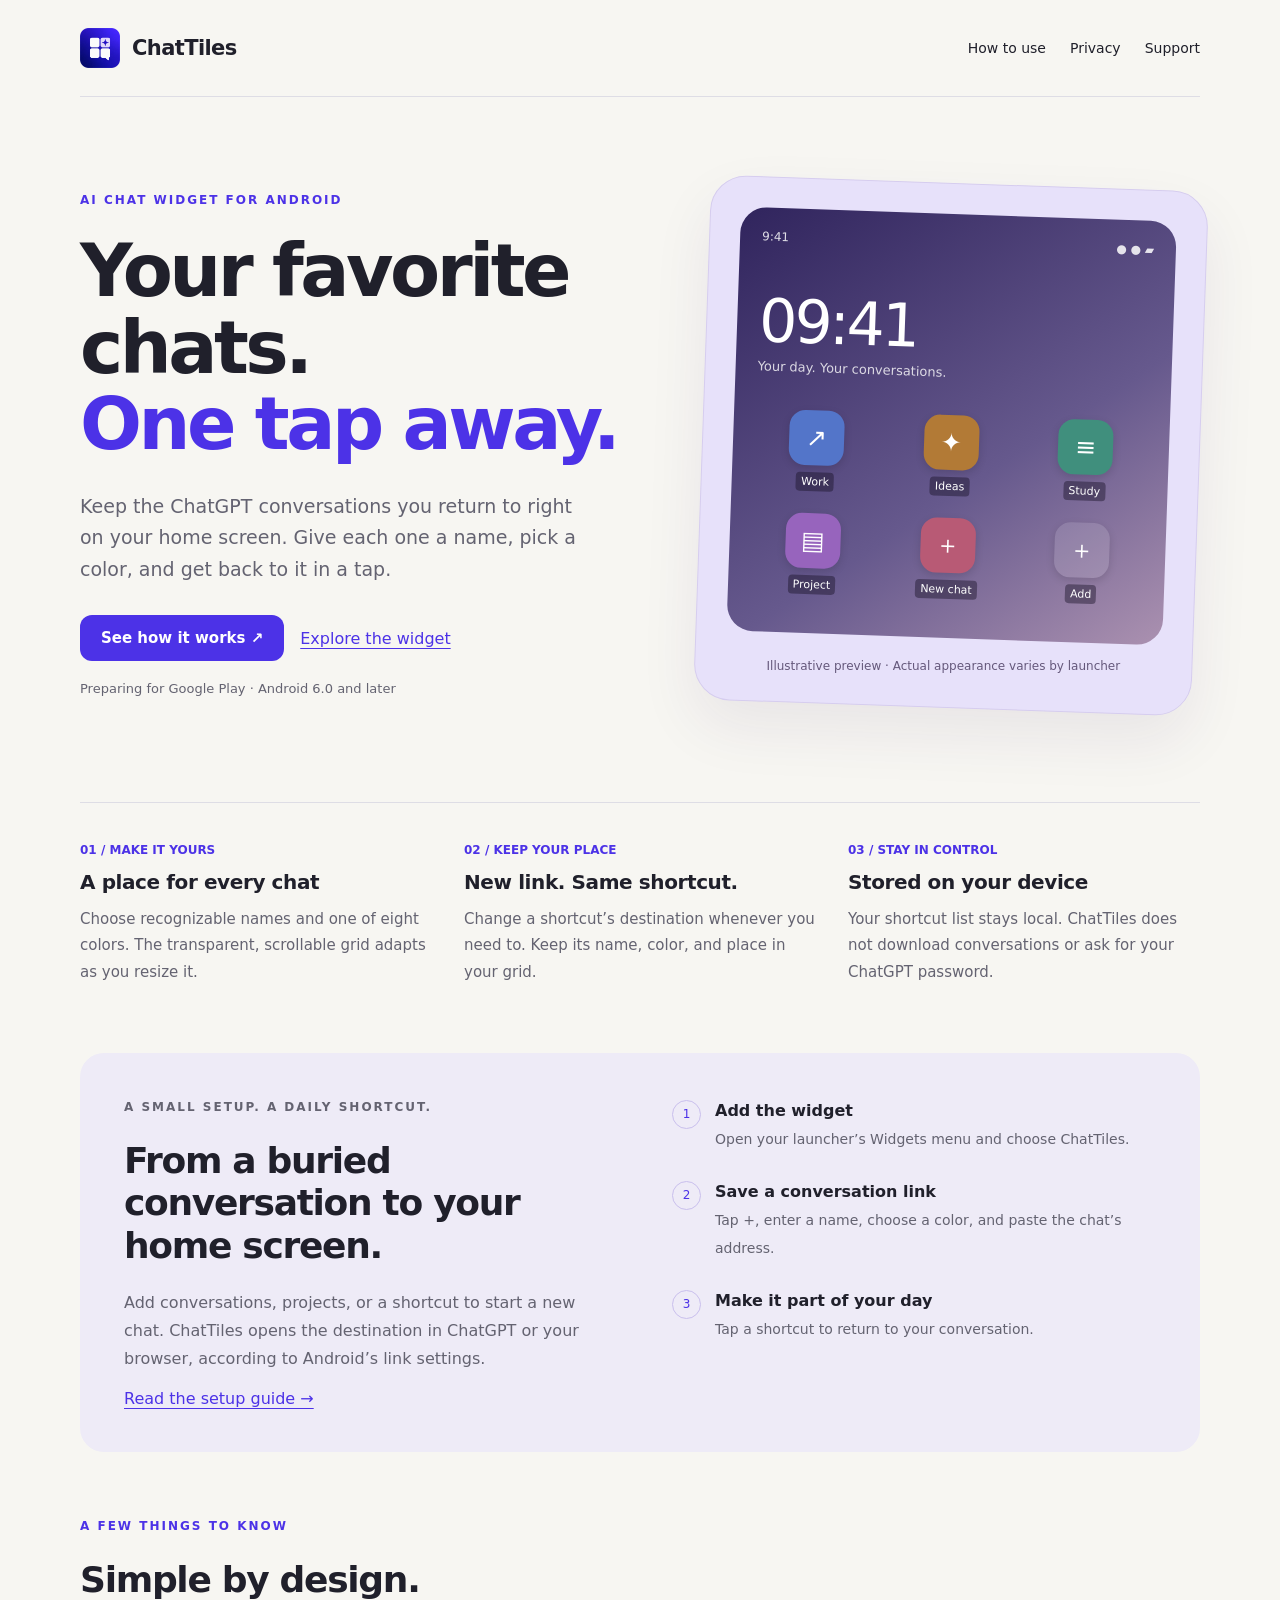
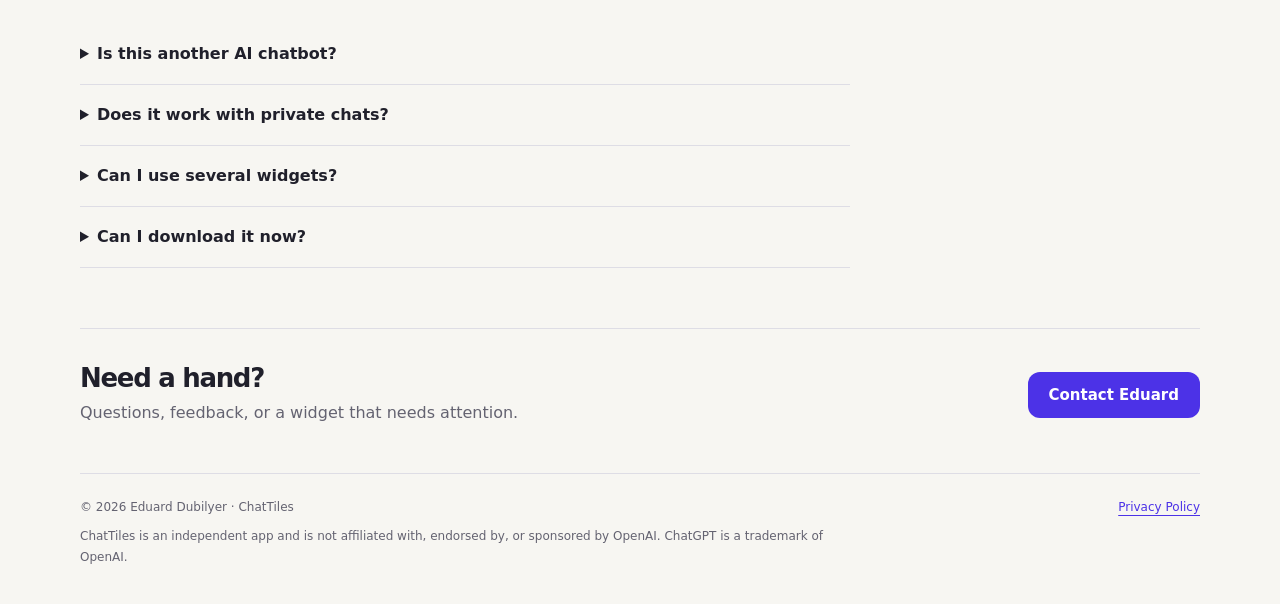
==== index.html @ 1c967d99 "Add ChatTiles website and privacy policy" ====
<!doctype html>
<html lang="en">
<head>
  <meta charset="utf-8"><meta name="viewport" content="width=device-width,initial-scale=1">
  <title>ChatTiles — Your AI chats, one tap away</title>
  <meta name="description" content="Put shortcuts to your ChatGPT conversations and projects on your Android home screen. Personalize names and colors with ChatTiles.">
  <meta name="theme-color" content="#4c32e7">
  <link rel="icon" href="assets/icon.png"><link rel="stylesheet" href="styles.css">
</head>
<body>
<a class="skip" href="#main">Skip to content</a>
<header><a class="brand" href="./"><img src="assets/icon.png" alt="" width="40" height="40">ChatTiles</a><nav aria-label="Main navigation"><a href="guide/">How to use</a><a href="privacy/">Privacy</a><a href="mailto:edaorik@gmail.com">Support</a></nav></header>
<main id="main">
  <section class="hero" aria-labelledby="hero-title">
    <div><p class="eyebrow">AI chat widget for Android</p><h1 id="hero-title">Your favorite chats.<br><span>One tap away.</span></h1><p class="intro">Keep the ChatGPT conversations you return to right on your home screen. Give each one a name, pick a color, and get back to it in a tap.</p><div class="actions"><a class="button" href="guide/">See how it works <span aria-hidden="true">&nbsp;↗</span></a><a href="#features">Explore the widget</a></div><p class="status">Preparing for Google Play · Android 6.0 and later</p></div>
    <div class="demo" role="img" aria-label="Illustration of an Android home screen with a ChatTiles widget. Example shortcuts: Work, Ideas, Study, Project, New chat and Add.">
      <div class="phone"><div class="phone-top"><span>9:41</span><span aria-hidden="true">● ● ▰</span></div><div class="phone-time">09:41</div><p class="phone-date">Your day. Your conversations.</p><div class="widget-grid"><div class="tile"><div class="tile-icon" style="--tile:#5375c9">↗</div><span class="tile-label">Work</span></div><div class="tile"><div class="tile-icon" style="--tile:#b27a36">✦</div><span class="tile-label">Ideas</span></div><div class="tile"><div class="tile-icon" style="--tile:#408f7d">≡</div><span class="tile-label">Study</span></div><div class="tile"><div class="tile-icon" style="--tile:#9764bd">▤</div><span class="tile-label">Project</span></div><div class="tile"><div class="tile-icon" style="--tile:#b85a75">＋</div><span class="tile-label">New chat</span></div><div class="tile"><div class="tile-icon" style="--tile:#ffffff20">＋</div><span class="tile-label">Add</span></div></div></div><p class="demo-caption">Illustrative preview · Actual appearance varies by launcher</p>
    </div>
  </section>
  <section class="benefits" id="features" aria-label="Widget features"><div><span class="number">01 / MAKE IT YOURS</span><h3>A place for every chat</h3><p>Choose recognizable names and one of eight colors. The transparent, scrollable grid adapts as you resize it.</p></div><div><span class="number">02 / KEEP YOUR PLACE</span><h3>New link. Same shortcut.</h3><p>Change a shortcut’s destination whenever you need to. Keep its name, color, and place in your grid.</p></div><div><span class="number">03 / STAY IN CONTROL</span><h3>Stored on your device</h3><p>Your shortcut list stays local. ChatTiles does not download conversations or ask for your ChatGPT password.</p></div></section>
  <section class="how"><div><p class="eyebrow">A small setup. A daily shortcut.</p><h2>From a buried conversation to your home screen.</h2><p>Add conversations, projects, or a shortcut to start a new chat. ChatTiles opens the destination in ChatGPT or your browser, according to Android’s link settings.</p><a href="guide/">Read the setup guide →</a></div><ol class="steps"><li><strong>Add the widget</strong><span>Open your launcher’s Widgets menu and choose ChatTiles.</span></li><li><strong>Save a conversation link</strong><span>Tap +, enter a name, choose a color, and paste the chat’s address.</span></li><li><strong>Make it part of your day</strong><span>Tap a shortcut to return to your conversation.</span></li></ol></section>
  <section class="faq" aria-labelledby="faq-title"><p class="eyebrow">A few things to know</p><h2 id="faq-title">Simple by design.</h2><details><summary>Is this another AI chatbot?</summary><p>No. ChatTiles is a shortcut widget for conversations and projects in ChatGPT. It does not generate answers or include an AI subscription.</p></details><details><summary>Does it work with private chats?</summary><p>You can save a private conversation’s browser address. Opening it still requires access to the correct ChatGPT account. Adding a shortcut does not publish or share the conversation.</p></details><details><summary>Can I use several widgets?</summary><p>Yes. All current widget instances display the same saved list. Resize each instance to suit your home screen.</p></details><details><summary>Can I download it now?</summary><p>ChatTiles is being prepared for Google Play. The download link will appear here after it becomes available. For testing enquiries, <a href="mailto:edaorik@gmail.com">contact the developer</a>.</p></details></section>
  <section class="support"><div><h2>Need a hand?</h2><p>Questions, feedback, or a widget that needs attention.</p></div><a class="button" href="mailto:edaorik@gmail.com">Contact Eduard</a></section>
</main>
<footer><div class="footer-row"><span>© 2026 Eduard Dubilyer · ChatTiles</span><a href="privacy/">Privacy Policy</a></div><p>ChatTiles is an independent app and is not affiliated with, endorsed by, or sponsored by OpenAI. ChatGPT is a trademark of OpenAI.</p></footer>
</body></html>
---- styles.css ----
:root{--paper:#f7f6f2;--ink:#20202b;--muted:#646371;--purple:#4c32e7;--line:#dedde5;--soft:#eeebff;font-family:ui-sans-serif,system-ui,-apple-system,BlinkMacSystemFont,"Segoe UI",sans-serif;color:var(--ink);background:var(--paper);font-synthesis:none}
*{box-sizing:border-box}html{scroll-behavior:smooth;scroll-padding-top:24px}body{margin:0}a{color:var(--purple);text-underline-offset:4px}a:hover{color:#2d189e}a:focus-visible,summary:focus-visible{outline:3px solid #7b65ef;outline-offset:5px}header,main,footer{width:min(1120px,calc(100% - 48px));margin:auto}header{display:flex;align-items:center;justify-content:space-between;gap:24px;padding:28px 0;border-bottom:1px solid var(--line)}.brand{display:flex;align-items:center;gap:12px;font-size:21px;font-weight:750;letter-spacing:-.6px;color:var(--ink);text-decoration:none}.brand img{width:40px;height:40px}nav{display:flex;gap:24px;align-items:center}nav a{font-size:14px;color:var(--ink);text-decoration:none}nav a[aria-current=page]{color:var(--purple)}.hero{display:grid;grid-template-columns:1.12fr 1fr;gap:64px;align-items:center;padding:86px 0 94px}.eyebrow{font-size:12px;font-weight:750;text-transform:uppercase;letter-spacing:2px;color:var(--purple);margin:0 0 22px}h1{font-size:clamp(46px,5.7vw,76px);font-weight:700;line-height:1.05;letter-spacing:-3.5px;margin:0 0 28px}h1 span{color:var(--purple)}.intro{font-size:19px;line-height:1.65;color:var(--muted);max-width:520px;margin:0 0 30px}.actions{display:flex;align-items:center;gap:16px;flex-wrap:wrap}.button{display:inline-flex;padding:14px 21px;border-radius:12px;background:var(--purple);color:white;font-size:15px;font-weight:650;text-decoration:none}.button:hover{background:#3820bd;color:white}.status{font-size:13px;color:var(--muted);margin:17px 0 0}.demo{background:#e7e1fa;border:1px solid #d6cdef;border-radius:36px;padding:30px;transform:rotate(2deg);box-shadow:0 26px 60px #31216113}.phone{min-height:424px;border-radius:26px;background:linear-gradient(145deg,#30245d,#66598d 60%,#ab91b0);color:white;padding:22px}.phone-top{display:flex;justify-content:space-between;font-size:12px;opacity:.85}.phone-time{font-size:60px;font-weight:300;letter-spacing:-3px;margin-top:42px}.phone-date{font-size:13px;opacity:.8;margin:0 0 30px}.widget-grid{display:grid;grid-template-columns:repeat(3,1fr);gap:22px 12px}.tile{text-align:center;font-size:11px}.tile-icon{display:grid;place-items:center;width:55px;height:55px;margin:0 auto 7px;border-radius:16px;background:var(--tile,#7165c8);font-size:25px;font-weight:450;box-shadow:0 3px 8px #0002}.tile-label{display:inline-block;background:#18112670;border-radius:4px;padding:3px 5px}.demo-caption{font-size:12px;text-align:center;color:#65587b;margin:18px 0 0;transform:rotate(-2deg)}.benefits{display:grid;grid-template-columns:repeat(3,1fr);gap:32px;padding:36px 0 56px;border-top:1px solid var(--line)}.number{font-size:12px;font-weight:700;color:var(--purple)}h2{font-size:36px;line-height:1.18;letter-spacing:-1.3px;margin:0 0 22px}h3{font-size:20px;letter-spacing:-.4px;margin:12px 0}p,li{line-height:1.75}.benefits p{color:var(--muted);font-size:15px;margin:0}.how{display:grid;grid-template-columns:1fr 1fr;gap:64px;background:#eeebf7;border-radius:24px;padding:44px;margin:12px 0 64px}.how p{color:var(--muted)}.steps{list-style:none;margin:0;padding:0;counter-reset:step}.steps li{counter-increment:step;position:relative;padding:0 0 25px 43px}.steps li:last-child{padding-bottom:0}.steps li:before{content:counter(step);position:absolute;left:0;top:3px;width:27px;height:27px;border:1px solid #c9bfed;border-radius:50%;display:grid;place-items:center;font-size:12px;color:var(--purple)}.steps strong{display:block}.steps span{font-size:14px;color:var(--muted)}.faq{max-width:770px;padding-bottom:60px}details{border-bottom:1px solid var(--line);padding:18px 0}summary{cursor:pointer;font-weight:650;line-height:1.5}details p{color:var(--muted);margin-bottom:0}.support{display:flex;justify-content:space-between;align-items:center;gap:20px;padding:34px 0 46px;border-top:1px solid var(--line)}.support h2{font-size:26px;margin-bottom:6px}.support p{margin:0;color:var(--muted)}footer{padding:26px 0 36px;border-top:1px solid var(--line);font-size:12px;color:var(--muted)}footer .footer-row{display:flex;justify-content:space-between;gap:20px}footer p{max-width:760px;margin-bottom:0}.document{max-width:790px;padding:62px 0 70px}.document h1{font-size:48px;letter-spacing:-2px}.document h2{font-size:25px;letter-spacing:-.6px;margin:38px 0 12px}.document p,.document li{color:#4f4e5a}.document li{padding-left:5px;margin-bottom:8px}.document .lead{font-size:20px}.notice{padding:20px 24px;background:var(--soft);border-left:3px solid var(--purple);border-radius:0 12px 12px 0;margin:26px 0}.notice p{margin:0}.meta{font-size:13px;color:var(--muted)}.skip{position:absolute;top:-70px;left:12px;background:white;padding:12px;z-index:2}.skip:focus{top:12px}code{background:#e9e6f1;padding:2px 5px;border-radius:4px;font-size:.9em}a{overflow-wrap:anywhere}
@media(max-width:800px){.hero{grid-template-columns:1fr;gap:40px;padding:52px 0}.demo{max-width:440px;width:100%;margin:auto;transform:none}.demo-caption{transform:none}.benefits{gap:22px}.how{gap:30px;padding:30px}.intro{max-width:100%}}
@media(max-width:540px){header,main,footer{width:calc(100% - 32px)}header{gap:14px;padding:20px 0;flex-wrap:wrap}nav{gap:20px}.brand{font-size:19px}.brand img{width:34px;height:34px}h1{font-size:49px;letter-spacing:-2.5px}.hero{padding-top:42px}.intro{font-size:17px}.demo{padding:18px;border-radius:28px}.phone{padding:20px;min-height:400px}.benefits,.how{grid-template-columns:1fr}.benefits{padding-top:28px;gap:26px}.how{padding:26px;margin-bottom:44px}.support,.footer-row{flex-direction:column;align-items:flex-start}.document{padding-top:40px}.document h1{font-size:39px}.document .lead{font-size:18px}h2{font-size:30px}}
@media(prefers-reduced-motion:reduce){html{scroll-behavior:auto}}
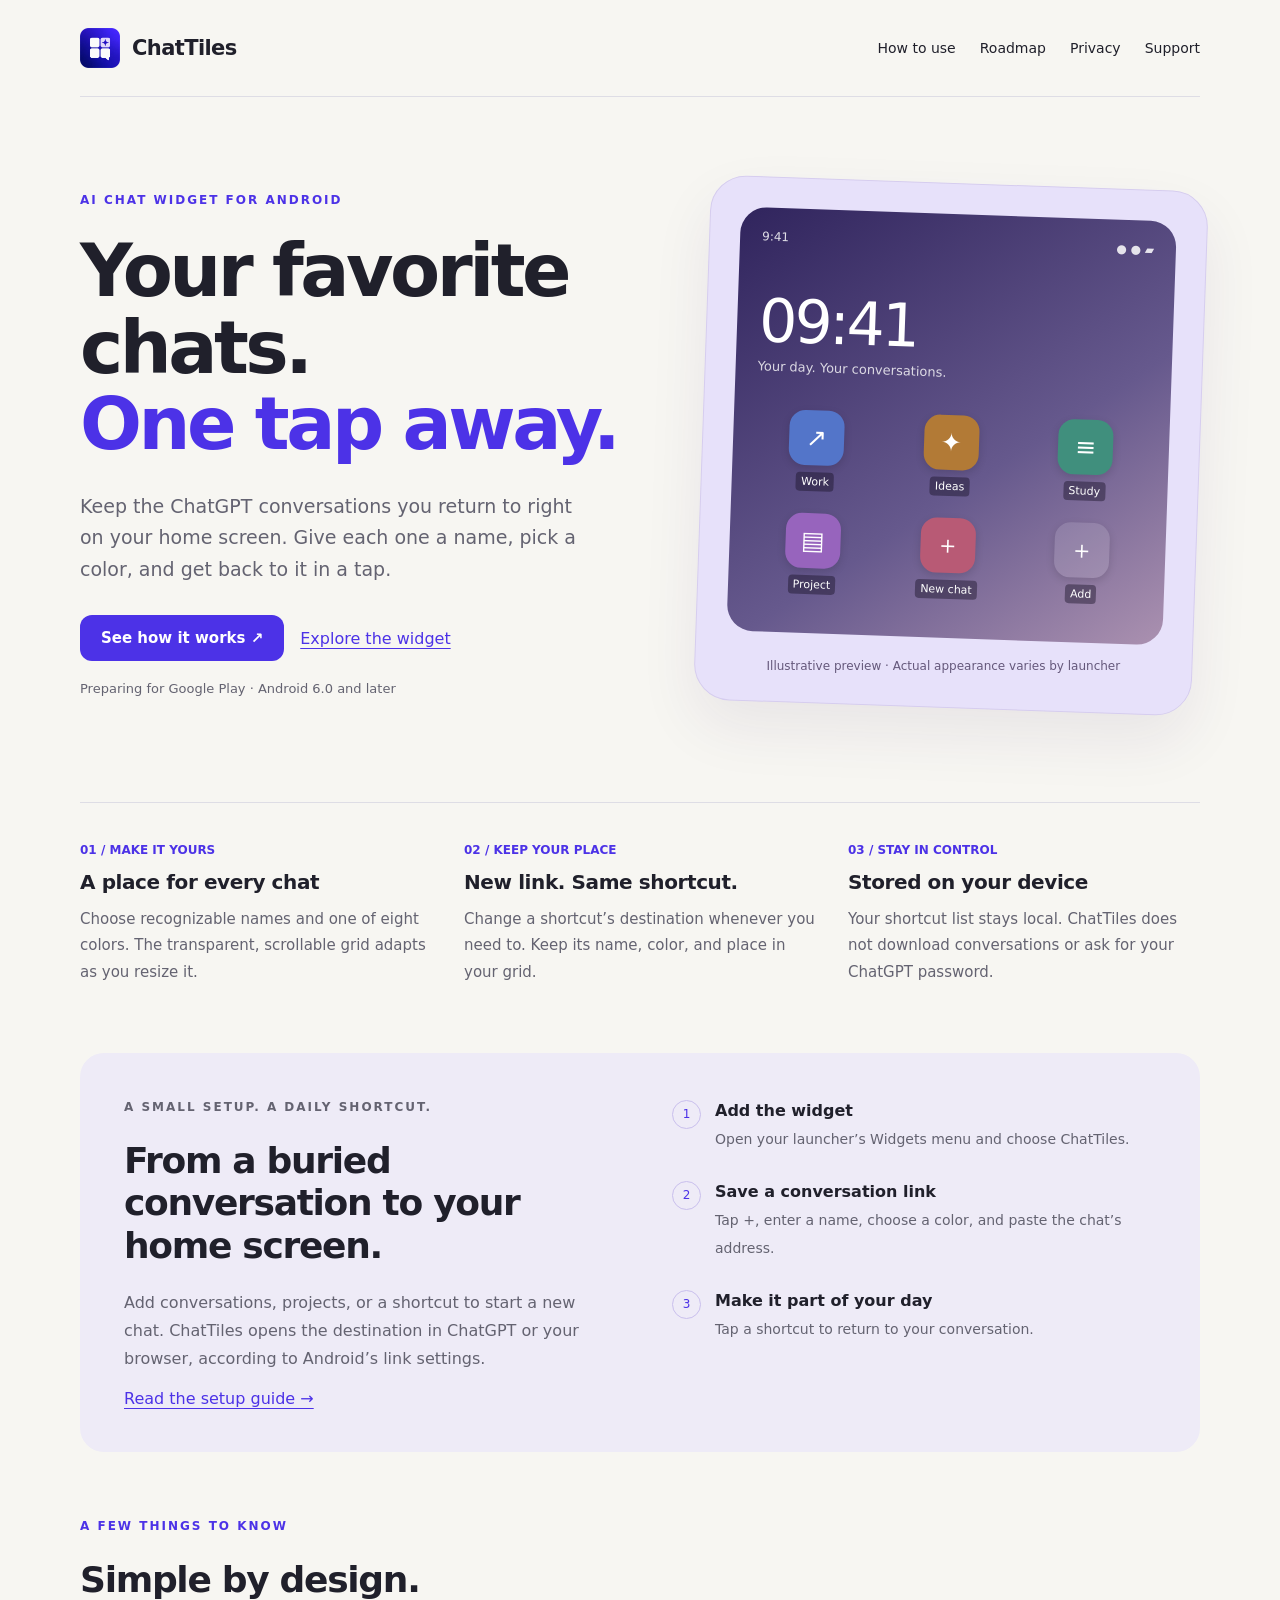
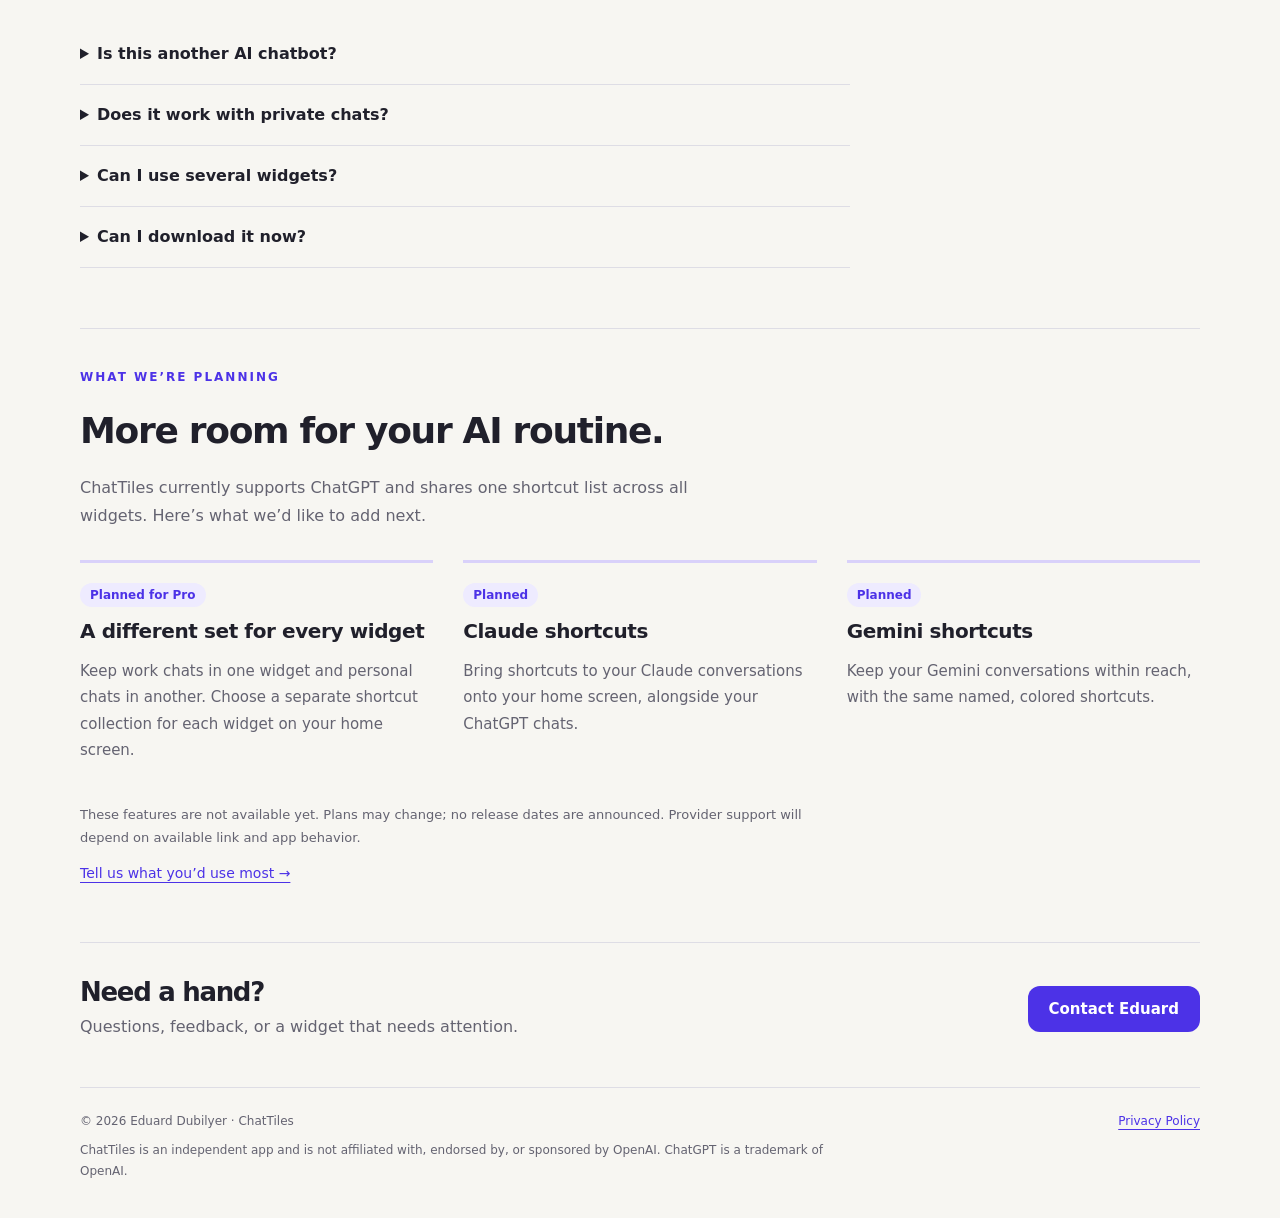
==== commit 1023efca: "Add roadmap for per-widget collections and AI providers" ====
--- a/index.html
+++ b/index.html
@@ -9,7 +9,7 @@
 </head>
 <body>
 <a class="skip" href="#main">Skip to content</a>
-<header><a class="brand" href="./"><img src="assets/icon.png" alt="" width="40" height="40">ChatTiles</a><nav aria-label="Main navigation"><a href="guide/">How to use</a><a href="privacy/">Privacy</a><a href="mailto:edaorik@gmail.com">Support</a></nav></header>
+<header><a class="brand" href="./"><img src="assets/icon.png" alt="" width="40" height="40">ChatTiles</a><nav aria-label="Main navigation"><a href="guide/">How to use</a><a href="#roadmap">Roadmap</a><a href="privacy/">Privacy</a><a href="mailto:edaorik@gmail.com">Support</a></nav></header>
 <main id="main">
   <section class="hero" aria-labelledby="hero-title">
     <div><p class="eyebrow">AI chat widget for Android</p><h1 id="hero-title">Your favorite chats.<br><span>One tap away.</span></h1><p class="intro">Keep the ChatGPT conversations you return to right on your home screen. Give each one a name, pick a color, and get back to it in a tap.</p><div class="actions"><a class="button" href="guide/">See how it works <span aria-hidden="true">&nbsp;↗</span></a><a href="#features">Explore the widget</a></div><p class="status">Preparing for Google Play · Android 6.0 and later</p></div>
@@ -20,6 +20,18 @@
   <section class="benefits" id="features" aria-label="Widget features"><div><span class="number">01 / MAKE IT YOURS</span><h3>A place for every chat</h3><p>Choose recognizable names and one of eight colors. The transparent, scrollable grid adapts as you resize it.</p></div><div><span class="number">02 / KEEP YOUR PLACE</span><h3>New link. Same shortcut.</h3><p>Change a shortcut’s destination whenever you need to. Keep its name, color, and place in your grid.</p></div><div><span class="number">03 / STAY IN CONTROL</span><h3>Stored on your device</h3><p>Your shortcut list stays local. ChatTiles does not download conversations or ask for your ChatGPT password.</p></div></section>
   <section class="how"><div><p class="eyebrow">A small setup. A daily shortcut.</p><h2>From a buried conversation to your home screen.</h2><p>Add conversations, projects, or a shortcut to start a new chat. ChatTiles opens the destination in ChatGPT or your browser, according to Android’s link settings.</p><a href="guide/">Read the setup guide →</a></div><ol class="steps"><li><strong>Add the widget</strong><span>Open your launcher’s Widgets menu and choose ChatTiles.</span></li><li><strong>Save a conversation link</strong><span>Tap +, enter a name, choose a color, and paste the chat’s address.</span></li><li><strong>Make it part of your day</strong><span>Tap a shortcut to return to your conversation.</span></li></ol></section>
   <section class="faq" aria-labelledby="faq-title"><p class="eyebrow">A few things to know</p><h2 id="faq-title">Simple by design.</h2><details><summary>Is this another AI chatbot?</summary><p>No. ChatTiles is a shortcut widget for conversations and projects in ChatGPT. It does not generate answers or include an AI subscription.</p></details><details><summary>Does it work with private chats?</summary><p>You can save a private conversation’s browser address. Opening it still requires access to the correct ChatGPT account. Adding a shortcut does not publish or share the conversation.</p></details><details><summary>Can I use several widgets?</summary><p>Yes. All current widget instances display the same saved list. Resize each instance to suit your home screen.</p></details><details><summary>Can I download it now?</summary><p>ChatTiles is being prepared for Google Play. The download link will appear here after it becomes available. For testing enquiries, <a href="mailto:edaorik@gmail.com">contact the developer</a>.</p></details></section>
+  <section class="roadmap" id="roadmap" aria-labelledby="roadmap-title">
+    <p class="eyebrow">What we’re planning</p>
+    <h2 id="roadmap-title">More room for your AI routine.</h2>
+    <p class="roadmap-intro">ChatTiles currently supports ChatGPT and shares one shortcut list across all widgets. Here’s what we’d like to add next.</p>
+    <div class="roadmap-grid">
+      <article><span class="roadmap-badge">Planned for Pro</span><h3>A different set for every widget</h3><p>Keep work chats in one widget and personal chats in another. Choose a separate shortcut collection for each widget on your home screen.</p></article>
+      <article><span class="roadmap-badge">Planned</span><h3>Claude shortcuts</h3><p>Bring shortcuts to your Claude conversations onto your home screen, alongside your ChatGPT chats.</p></article>
+      <article><span class="roadmap-badge">Planned</span><h3>Gemini shortcuts</h3><p>Keep your Gemini conversations within reach, with the same named, colored shortcuts.</p></article>
+    </div>
+    <p class="roadmap-note">These features are not available yet. Plans may change; no release dates are announced. Provider support will depend on available link and app behavior.</p>
+    <a href="mailto:edaorik@gmail.com?subject=ChatTiles%20roadmap">Tell us what you’d use most →</a>
+  </section>
   <section class="support"><div><h2>Need a hand?</h2><p>Questions, feedback, or a widget that needs attention.</p></div><a class="button" href="mailto:edaorik@gmail.com">Contact Eduard</a></section>
 </main>
 <footer><div class="footer-row"><span>© 2026 Eduard Dubilyer · ChatTiles</span><a href="privacy/">Privacy Policy</a></div><p>ChatTiles is an independent app and is not affiliated with, endorsed by, or sponsored by OpenAI. ChatGPT is a trademark of OpenAI.</p></footer>
--- a/styles.css
+++ b/styles.css
@@ -3,3 +3,5 @@
 @media(max-width:800px){.hero{grid-template-columns:1fr;gap:40px;padding:52px 0}.demo{max-width:440px;width:100%;margin:auto;transform:none}.demo-caption{transform:none}.benefits{gap:22px}.how{gap:30px;padding:30px}.intro{max-width:100%}}
 @media(max-width:540px){header,main,footer{width:calc(100% - 32px)}header{gap:14px;padding:20px 0;flex-wrap:wrap}nav{gap:20px}.brand{font-size:19px}.brand img{width:34px;height:34px}h1{font-size:49px;letter-spacing:-2.5px}.hero{padding-top:42px}.intro{font-size:17px}.demo{padding:18px;border-radius:28px}.phone{padding:20px;min-height:400px}.benefits,.how{grid-template-columns:1fr}.benefits{padding-top:28px;gap:26px}.how{padding:26px;margin-bottom:44px}.support,.footer-row{flex-direction:column;align-items:flex-start}.document{padding-top:40px}.document h1{font-size:39px}.document .lead{font-size:18px}h2{font-size:30px}}
 @media(prefers-reduced-motion:reduce){html{scroll-behavior:auto}}
+
+.roadmap{padding:38px 0 60px;border-top:1px solid var(--line)}.roadmap-intro{max-width:670px;color:var(--muted);margin-bottom:30px}.roadmap-grid{display:grid;grid-template-columns:repeat(3,minmax(0,1fr));gap:30px;margin-bottom:26px}.roadmap-grid article{border-top:3px solid #d9d1fa;padding-top:20px}.roadmap-grid p{color:var(--muted);font-size:15px}.roadmap-badge{display:inline-block;padding:5px 10px;border-radius:20px;background:var(--soft);color:var(--purple);font-size:12px;font-weight:650}.roadmap-note{font-size:13px;color:var(--muted);max-width:760px}.roadmap> a{font-size:14px}@media(max-width:650px){.roadmap-grid{grid-template-columns:1fr;gap:18px}nav{flex-wrap:wrap;gap:14px 20px}header{flex-wrap:wrap}}
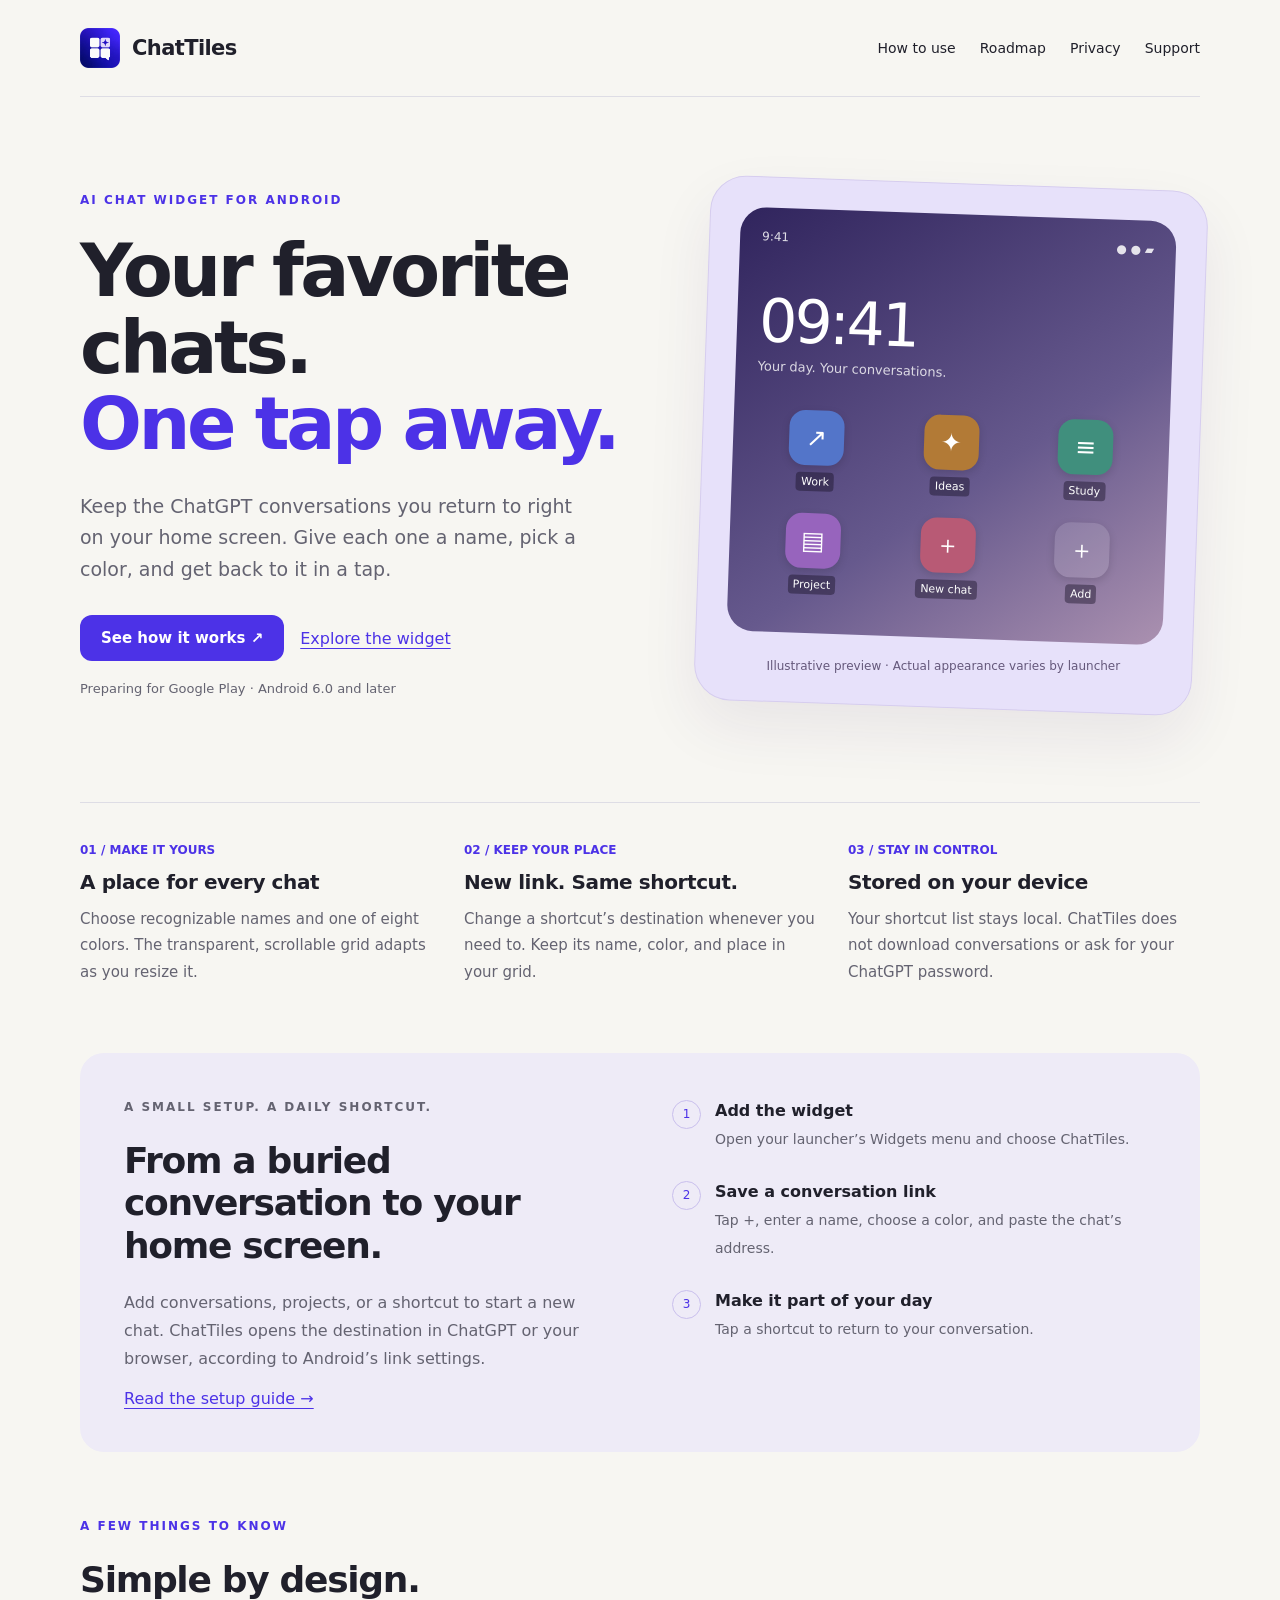
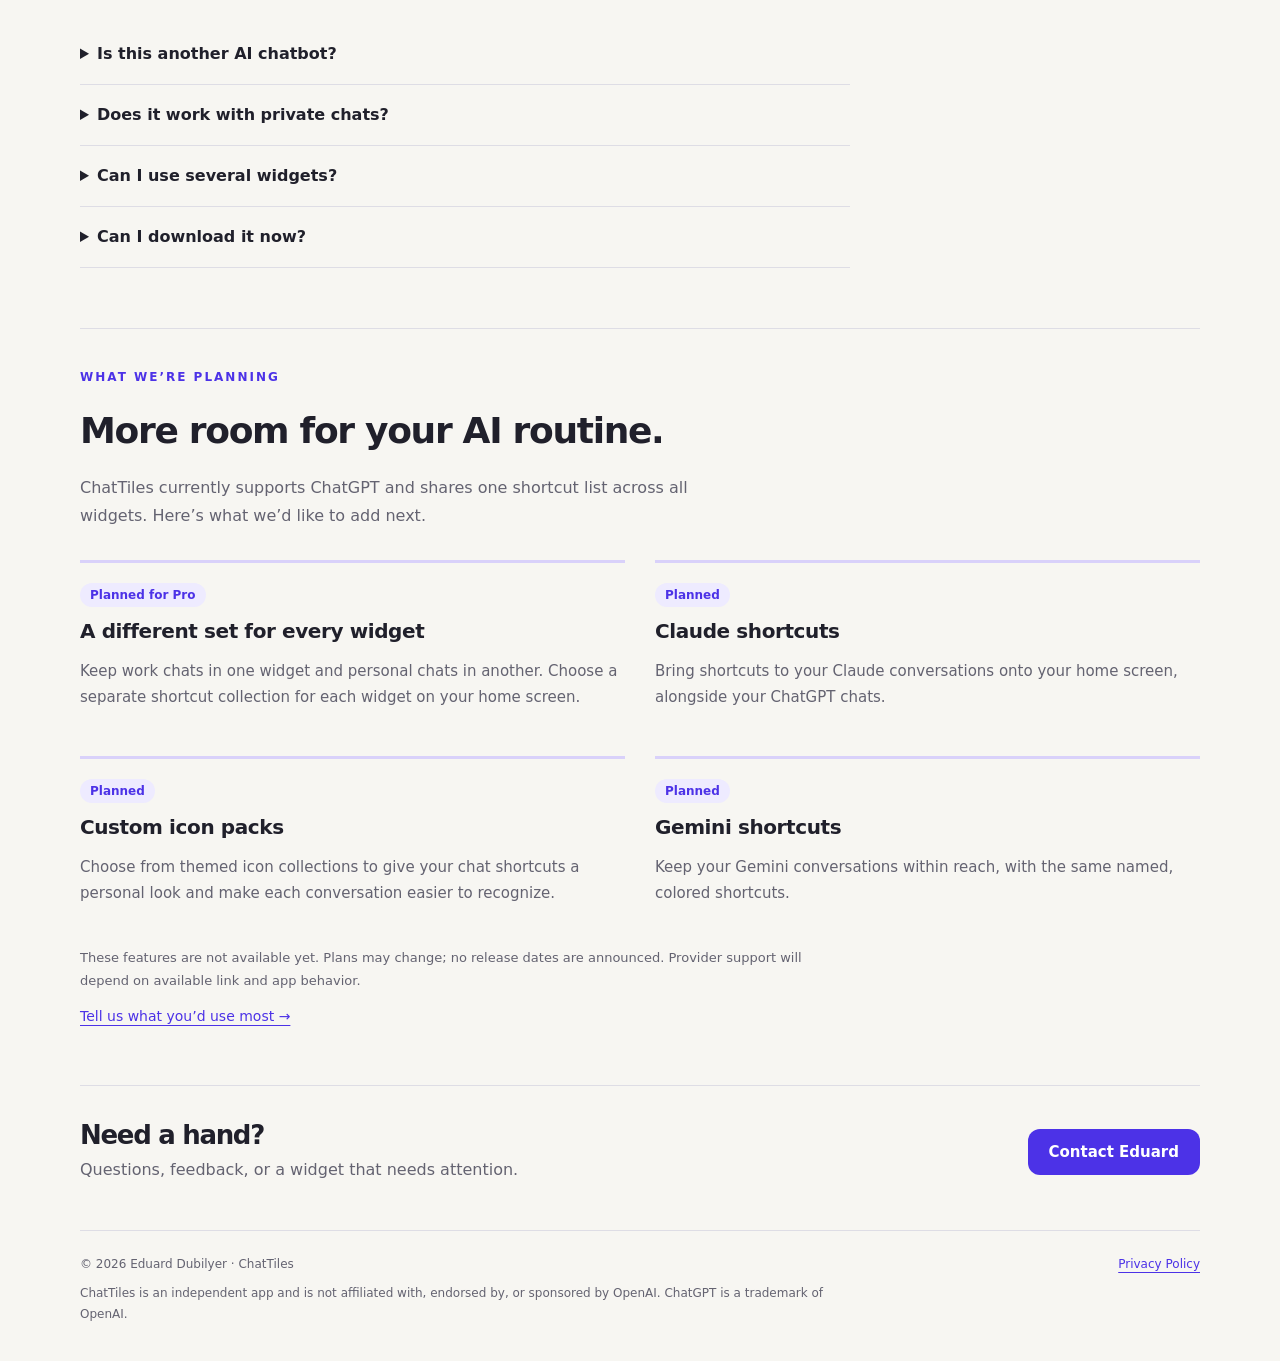
==== commit 2e487557: "Add custom icon packs to roadmap" ====
--- a/index.html
+++ b/index.html
@@ -27,6 +27,7 @@
     <div class="roadmap-grid">
       <article><span class="roadmap-badge">Planned for Pro</span><h3>A different set for every widget</h3><p>Keep work chats in one widget and personal chats in another. Choose a separate shortcut collection for each widget on your home screen.</p></article>
       <article><span class="roadmap-badge">Planned</span><h3>Claude shortcuts</h3><p>Bring shortcuts to your Claude conversations onto your home screen, alongside your ChatGPT chats.</p></article>
+      <article><span class="roadmap-badge">Planned</span><h3>Custom icon packs</h3><p>Choose from themed icon collections to give your chat shortcuts a personal look and make each conversation easier to recognize.</p></article>
       <article><span class="roadmap-badge">Planned</span><h3>Gemini shortcuts</h3><p>Keep your Gemini conversations within reach, with the same named, colored shortcuts.</p></article>
     </div>
     <p class="roadmap-note">These features are not available yet. Plans may change; no release dates are announced. Provider support will depend on available link and app behavior.</p>
--- a/styles.css
+++ b/styles.css
@@ -4,4 +4,4 @@
 @media(max-width:540px){header,main,footer{width:calc(100% - 32px)}header{gap:14px;padding:20px 0;flex-wrap:wrap}nav{gap:20px}.brand{font-size:19px}.brand img{width:34px;height:34px}h1{font-size:49px;letter-spacing:-2.5px}.hero{padding-top:42px}.intro{font-size:17px}.demo{padding:18px;border-radius:28px}.phone{padding:20px;min-height:400px}.benefits,.how{grid-template-columns:1fr}.benefits{padding-top:28px;gap:26px}.how{padding:26px;margin-bottom:44px}.support,.footer-row{flex-direction:column;align-items:flex-start}.document{padding-top:40px}.document h1{font-size:39px}.document .lead{font-size:18px}h2{font-size:30px}}
 @media(prefers-reduced-motion:reduce){html{scroll-behavior:auto}}
 
-.roadmap{padding:38px 0 60px;border-top:1px solid var(--line)}.roadmap-intro{max-width:670px;color:var(--muted);margin-bottom:30px}.roadmap-grid{display:grid;grid-template-columns:repeat(3,minmax(0,1fr));gap:30px;margin-bottom:26px}.roadmap-grid article{border-top:3px solid #d9d1fa;padding-top:20px}.roadmap-grid p{color:var(--muted);font-size:15px}.roadmap-badge{display:inline-block;padding:5px 10px;border-radius:20px;background:var(--soft);color:var(--purple);font-size:12px;font-weight:650}.roadmap-note{font-size:13px;color:var(--muted);max-width:760px}.roadmap> a{font-size:14px}@media(max-width:650px){.roadmap-grid{grid-template-columns:1fr;gap:18px}nav{flex-wrap:wrap;gap:14px 20px}header{flex-wrap:wrap}}
+.roadmap{padding:38px 0 60px;border-top:1px solid var(--line)}.roadmap-intro{max-width:670px;color:var(--muted);margin-bottom:30px}.roadmap-grid{display:grid;grid-template-columns:repeat(2,minmax(0,1fr));gap:30px;margin-bottom:26px}.roadmap-grid article{border-top:3px solid #d9d1fa;padding-top:20px}.roadmap-grid p{color:var(--muted);font-size:15px}.roadmap-badge{display:inline-block;padding:5px 10px;border-radius:20px;background:var(--soft);color:var(--purple);font-size:12px;font-weight:650}.roadmap-note{font-size:13px;color:var(--muted);max-width:760px}.roadmap> a{font-size:14px}@media(max-width:650px){.roadmap-grid{grid-template-columns:1fr;gap:18px}nav{flex-wrap:wrap;gap:14px 20px}header{flex-wrap:wrap}}
